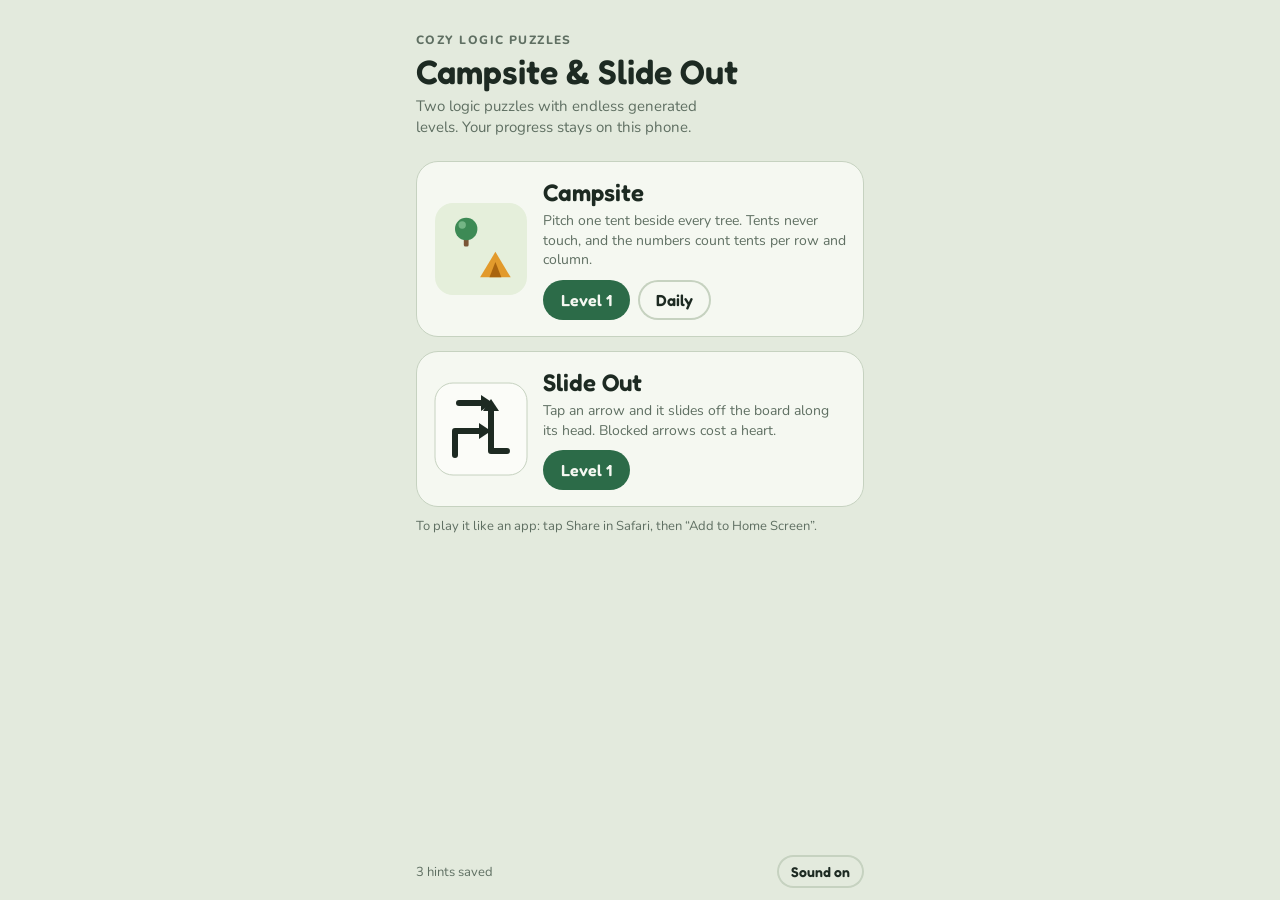
==== index.html @ 2e3ace78 "Campsite and Slide Out puzzle games as installable web apps Co-Authored-By: Claude Opus 5.5 <noreply" ====
<!doctype html>
<html lang="en">
<head>
<meta charset="utf-8">
<meta name="viewport" content="width=device-width,initial-scale=1,maximum-scale=1,user-scalable=no,viewport-fit=cover">
<title>Cozy Puzzles</title>
<meta name="description" content="Campsite and Slide Out: two cozy logic puzzles.">
<meta name="theme-color" content="#E3EADD" media="(prefers-color-scheme: light)">
<meta name="theme-color" content="#111915" media="(prefers-color-scheme: dark)">
<meta name="apple-mobile-web-app-capable" content="yes">
<meta name="mobile-web-app-capable" content="yes">
<meta name="apple-mobile-web-app-status-bar-style" content="default">
<meta name="apple-mobile-web-app-title" content="Puzzles">
<link rel="manifest" href="manifest.webmanifest">
<link rel="apple-touch-icon" href="./assets/icon-all-180.png">
<link rel="icon" type="image/png" href="./assets/icon-all-192.png">
<link rel="preconnect" href="https://fonts.googleapis.com">
<link rel="preconnect" href="https://fonts.gstatic.com" crossorigin>
<link rel="stylesheet" href="https://fonts.googleapis.com/css2?family=Fredoka:wght@500;600;700&family=Nunito:wght@500;700;800&display=swap">
<link rel="stylesheet" href="./assets/style.css">
</head>
<body data-app="all" data-sw="./sw.js">
<div id="app">
  <section id="home" class="screen">
    <div class="home-head">
      <span class="eyebrow">Cozy logic puzzles</span>
      <h1>Campsite &amp; Slide Out</h1>
      <p>Two logic puzzles with endless generated levels. Your progress stays on this phone.</p>
    </div>
    <div class="games">
      <article class="game-card" id="cardCamp">
        <svg viewBox="0 0 96 96" aria-hidden="true">
          <rect x="2" y="2" width="92" height="92" rx="18" fill="var(--grass-bg)"/>
          <g transform="translate(14 12) scale(1.6)"><rect x="10.5" y="15" width="3" height="6" rx="1" fill="var(--trunk)"/><circle cx="12" cy="10" r="7" fill="var(--tree)"/><circle cx="9.5" cy="7.5" r="2.3" fill="var(--tree-hi)"/></g>
          <g transform="translate(42 44) scale(1.7)"><path d="M12 4 21 19H3Z" fill="var(--tent)"/><path d="M12 10 15.5 19h-7Z" fill="var(--tent-dark)"/></g>
        </svg>
        <div>
          <h2>Campsite</h2>
          <p>Pitch one tent beside every tree. Tents never touch, and the numbers count tents per row and column.</p>
          <div class="row">
            <button class="btn" id="playCamp">Level 1</button>
            <button class="btn ghost" id="playDaily">Daily</button>
          </div>
        </div>
      </article>
      <article class="game-card" id="cardArrows">
        <svg viewBox="0 0 96 96" aria-hidden="true">
          <rect x="2" y="2" width="92" height="92" rx="18" fill="var(--cell)" stroke="var(--line)"/>
          <g fill="none" stroke="var(--ink)" stroke-width="6" stroke-linecap="round" stroke-linejoin="round">
            <path d="M22 74V50h24"/><path d="M74 70H58V30"/><path d="M26 22h22"/>
          </g>
          <g fill="var(--ink)"><path d="M46 42l12 8-12 8z"/><path d="M50 30l8-12 8 12z"/><path d="M48 14l12 8-12 8z"/></g>
        </svg>
        <div>
          <h2>Slide Out</h2>
          <p>Tap an arrow and it slides off the board along its head. Blocked arrows cost a heart.</p>
          <div class="row"><button class="btn" id="playArrows">Level 1</button></div>
        </div>
      </article>
    </div>
    <p class="tip" id="installTip" hidden>To play it like an app: tap Share in Safari, then “Add to Home Screen”.</p>
    <div class="home-foot">
      <span id="hintBank">3 hints saved</span>
      <button class="btn ghost" id="muteBtn" style="font-size:14px;padding:8px 14px">Sound on</button>
    </div>
  </section>

  <section id="camp" class="screen" hidden>
    <div class="bar">
      <button class="icon-btn" data-back aria-label="Back to menu"><svg viewBox="0 0 24 24" fill="none" stroke="currentColor" stroke-width="2.4" stroke-linecap="round" stroke-linejoin="round"><path d="M15 5l-7 7 7 7"/></svg></button>
      <div class="bar-title"><h2 id="campTitle">Level 1</h2><div class="sub" id="campSub">0:00</div></div>
    </div>
    <div class="stage" id="campStage"><div class="camp-board" id="campBoard"></div></div>
    <div class="controls">
      <button class="ctl" id="campUndo"><svg viewBox="0 0 24 24" fill="none" stroke="currentColor" stroke-width="2.2" stroke-linecap="round" stroke-linejoin="round"><path d="M9 14 4 9l5-5"/><path d="M4 9h10a6 6 0 0 1 0 12h-3"/></svg>Undo</button>
      <button class="ctl" id="campHint"><svg viewBox="0 0 24 24" fill="none" stroke="currentColor" stroke-width="2.2" stroke-linecap="round" stroke-linejoin="round"><path d="M9 18h6M10 21h4"/><path d="M12 3a6 6 0 0 0-3.5 10.9c.6.5 1 1.2 1 2.1h5c0-.9.4-1.6 1-2.1A6 6 0 0 0 12 3z"/></svg><span class="badge" data-hints>Hint · 3</span></button>
      <button class="ctl" id="campReset"><svg viewBox="0 0 24 24" fill="none" stroke="currentColor" stroke-width="2.2" stroke-linecap="round" stroke-linejoin="round"><path d="M3 12a9 9 0 1 0 3-6.7L3 8"/><path d="M3 3v5h5"/></svg>Restart</button>
    </div>
  </section>

  <section id="arrows" class="screen" hidden>
    <div class="bar">
      <button class="icon-btn" data-back aria-label="Back to menu"><svg viewBox="0 0 24 24" fill="none" stroke="currentColor" stroke-width="2.4" stroke-linecap="round" stroke-linejoin="round"><path d="M15 5l-7 7 7 7"/></svg></button>
      <div class="bar-title"><h2 id="arTitle">Level 1</h2><div class="sub" id="arSub">0 arrows left</div></div>
      <div class="hearts" id="arHearts"></div>
    </div>
    <div class="stage" id="arStage"><canvas id="arCanvas"></canvas></div>
    <div class="controls">
      <button class="ctl" id="arHint"><svg viewBox="0 0 24 24" fill="none" stroke="currentColor" stroke-width="2.2" stroke-linecap="round" stroke-linejoin="round"><path d="M9 18h6M10 21h4"/><path d="M12 3a6 6 0 0 0-3.5 10.9c.6.5 1 1.2 1 2.1h5c0-.9.4-1.6 1-2.1A6 6 0 0 0 12 3z"/></svg><span class="badge" data-hints>Hint · 3</span></button>
      <button class="ctl" id="arReset"><svg viewBox="0 0 24 24" fill="none" stroke="currentColor" stroke-width="2.2" stroke-linecap="round" stroke-linejoin="round"><path d="M3 12a9 9 0 1 0 3-6.7L3 8"/><path d="M3 3v5h5"/></svg>Restart</button>
    </div>
  </section>

  <div id="overlay" hidden><div class="sheet" id="sheet"></div></div>
</div>
<script src="./assets/game.js"></script>
</body>
</html>
---- assets/style.css ----
*,*::before,*::after{box-sizing:border-box}
html{padding-top:env(safe-area-inset-top,0px);padding-bottom:env(safe-area-inset-bottom,0px);color-scheme:light;-webkit-text-size-adjust:100%}
body{margin:0;font-size:14px;overscroll-behavior:none}
[hidden]{display:none!important}
.tip{margin:10px 0 0;font-size:13px;color:var(--muted);line-height:1.4}

/* Layout: one-screen phone app. Centred column (max 480px): top bar, board filling the middle, thumb controls underneath. */
:root{
  --bg:#E3EADD; --surface:#F5F8F1; --cell:#FBFCF8; --line:#C6D2C0; --ink:#1D2A22; --muted:#5F6F62;
  --accent:#2C6B48; --accent-ink:#F5F8F1; --tree:#3D8A55; --tree-hi:#74B585; --trunk:#7A5536;
  --tent:#E29A2C; --tent-dark:#A9640F; --grass:#79A963; --grass-bg:#E5EFDB; --danger:#C2453C; --gold:#D99A1E;
  --display:"Fredoka","Nunito",ui-rounded,system-ui,sans-serif; --body:"Nunito",ui-rounded,system-ui,sans-serif;
}
@media (prefers-color-scheme: dark){ :root:not([data-theme="light"]){
  --bg:#111915; --surface:#19241E; --cell:#1F2C25; --line:#2D3D34; --ink:#E5ECE3; --muted:#93A497;
  --accent:#6CC08C; --accent-ink:#0F1A14; --tree:#4FA36A; --tree-hi:#86CB98; --trunk:#9C7350;
  --tent:#F0B04A; --tent-dark:#B8741C; --grass:#6E9C5B; --grass-bg:#22332A; --danger:#EE6B60; --gold:#F0B94A;
  color-scheme:dark } }
:root[data-theme="dark"]{
  --bg:#111915; --surface:#19241E; --cell:#1F2C25; --line:#2D3D34; --ink:#E5ECE3; --muted:#93A497;
  --accent:#6CC08C; --accent-ink:#0F1A14; --tree:#4FA36A; --tree-hi:#86CB98; --trunk:#9C7350;
  --tent:#F0B04A; --tent-dark:#B8741C; --grass:#6E9C5B; --grass-bg:#22332A; --danger:#EE6B60; --gold:#F0B94A;
  color-scheme:dark }

html,body{height:100%}
body{background:var(--bg);color:var(--ink);font-family:var(--body);-webkit-tap-highlight-color:transparent;user-select:none;-webkit-user-select:none;overflow:hidden}
#app{height:100%;max-width:480px;margin:0 auto;padding-inline:16px;box-sizing:border-box;position:relative}
.screen{height:100%;display:flex;flex-direction:column;padding-block:12px;box-sizing:border-box}
h1,h2,h3{font-family:var(--display);font-weight:600;margin:0;text-wrap:balance}
button{font:inherit;color:inherit;cursor:pointer;border:0;background:none;touch-action:manipulation}
button:focus-visible{outline:3px solid var(--accent);outline-offset:2px}

/* Home */
.home-head{padding-block:20px 8px;display:grid;gap:6px}
.eyebrow{font-size:12px;letter-spacing:.12em;text-transform:uppercase;color:var(--muted);font-weight:800}
.home-head h1{font-size:34px;line-height:1.05}
.home-head p{margin:0;color:var(--muted);font-size:15px;line-height:1.45;max-width:36ch}
.games{display:grid;gap:14px;margin-top:14px;overflow:auto;min-height:0}
.game-card{background:var(--surface);border-radius:22px;padding:16px;display:grid;grid-template-columns:96px 1fr;gap:14px;align-items:center;border:1px solid var(--line)}
.game-card svg{width:96px;height:96px;display:block}
.game-card h2{font-size:24px}
.game-card p{margin:4px 0 10px;color:var(--muted);font-size:14px;line-height:1.4}
.row{display:flex;gap:8px;flex-wrap:wrap}
.btn{background:var(--accent);color:var(--accent-ink);font-family:var(--display);font-weight:600;font-size:16px;padding:10px 18px;border-radius:999px}
.btn.ghost{background:transparent;color:var(--ink);box-shadow:inset 0 0 0 2px var(--line)}
.home-foot{margin-top:auto;padding-top:14px;display:flex;justify-content:space-between;align-items:center;color:var(--muted);font-size:13px}

/* Game chrome */
.bar{display:flex;align-items:center;gap:10px;min-height:44px}
.icon-btn{width:44px;height:44px;border-radius:14px;display:grid;place-items:center;background:var(--surface);border:1px solid var(--line)}
.icon-btn svg{width:22px;height:22px}
.bar-title{flex:1;min-width:0}
.bar-title h2{font-size:22px;line-height:1.1}
.bar-title .sub{font-size:13px;color:var(--muted);font-variant-numeric:tabular-nums}
.stage{flex:1;min-height:0;position:relative;display:grid;place-items:center}
.controls{display:flex;justify-content:center;gap:10px;padding-top:8px}
.ctl{display:grid;justify-items:center;gap:2px;min-width:72px;padding:8px 10px;border-radius:16px;background:var(--surface);border:1px solid var(--line);font-size:12px;font-weight:800;color:var(--muted)}
.ctl svg{width:24px;height:24px;color:var(--ink)}
.ctl .badge{font-variant-numeric:tabular-nums}
.hearts{display:flex;gap:3px}
.hearts svg{width:22px;height:22px}

/* Campsite board */
.camp-board{display:grid;gap:3px;touch-action:none}
.camp-board > div{border-radius:7px;display:grid;place-items:center;position:relative}
.camp-board .c{background:var(--cell);box-shadow:inset 0 0 0 1px var(--line)}
.camp-board .c.grass{background:var(--grass-bg)}
.camp-board .c svg{width:82%;height:82%}
.camp-board .c.tree svg{width:90%;height:90%}
.camp-board .c.bad{box-shadow:inset 0 0 0 2.5px var(--danger)}
.camp-board .c.hinted{animation:pulse 1.2s ease-out 2}
.camp-board .clue{font-family:var(--display);font-weight:600;font-size:var(--fs,18px);color:var(--ink);font-variant-numeric:tabular-nums}
.camp-board .clue.done{color:var(--muted);opacity:.55}
.camp-board .clue.over{color:var(--danger)}
.camp-board.solved .c{transition:background .3s}
@keyframes pulse{0%{box-shadow:inset 0 0 0 4px var(--gold)}100%{box-shadow:inset 0 0 0 1px var(--line)}}

/* Slide Out canvas */
#arCanvas{position:absolute;inset:0;width:100%;height:100%;touch-action:none}

/* Overlay */
#overlay{position:fixed;inset:0;background:color-mix(in srgb,var(--bg) 70%,transparent);backdrop-filter:blur(6px);-webkit-backdrop-filter:blur(6px);display:grid;place-items:center;padding:24px;z-index:10}
.sheet{background:var(--surface);border:1px solid var(--line);border-radius:26px;padding:24px 22px;width:min(100%,360px);box-sizing:border-box;display:grid;gap:12px;text-align:center}
.sheet h3{font-size:26px}
.sheet p{margin:0;color:var(--muted);line-height:1.45}
.sheet .big{font-family:var(--display);font-size:56px;font-weight:700;color:var(--accent);font-variant-numeric:tabular-nums}
.sheet .stack{display:grid;gap:8px;margin-top:4px}
.ad-box{border:2px dashed var(--line);border-radius:16px;padding:18px;color:var(--muted);font-size:13px}
@media (prefers-reduced-motion: reduce){ .camp-board .c.hinted{animation:none;box-shadow:inset 0 0 0 4px var(--gold)} }
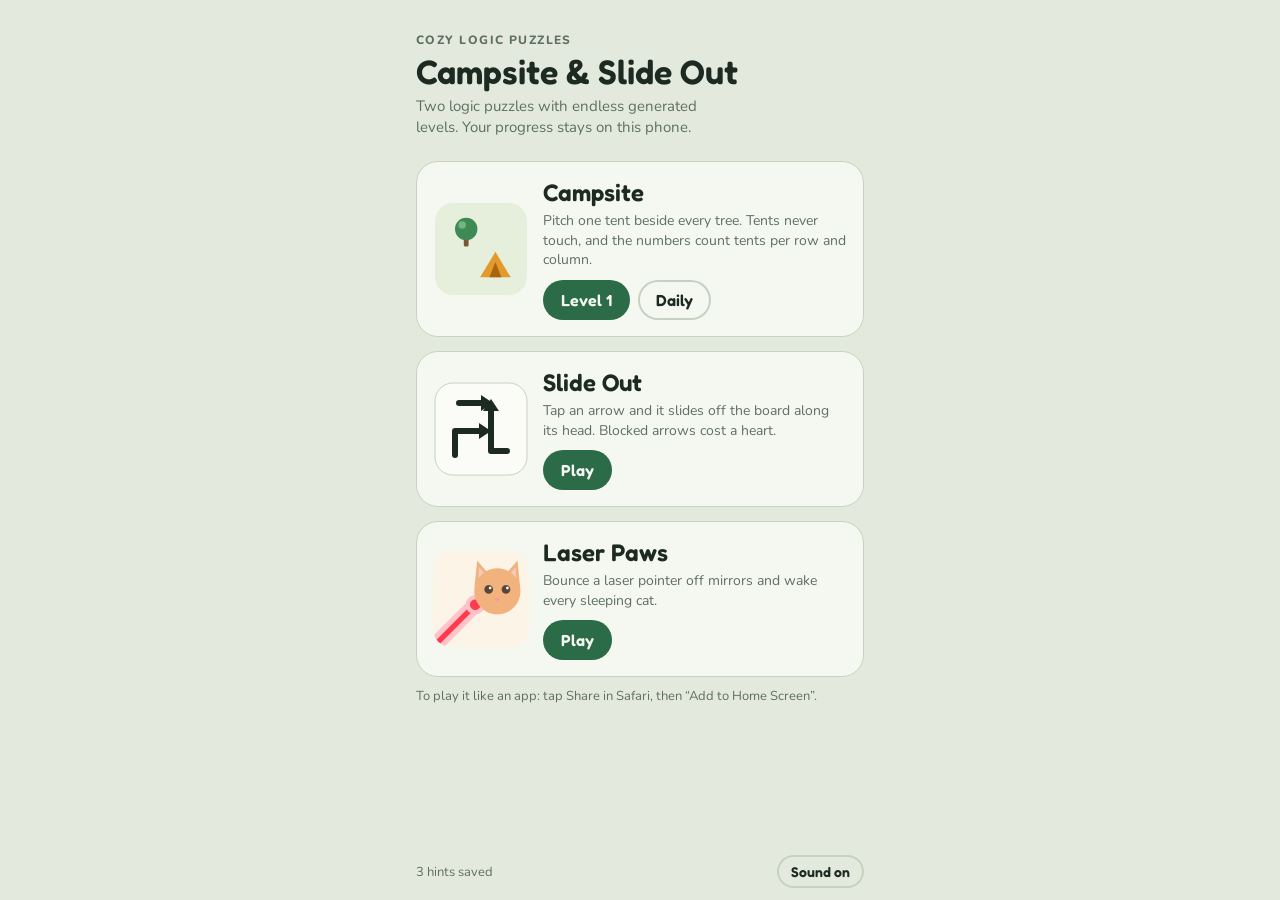
==== commit 3b713829: "Laser Paws: beam-and-mirror cat puzzle as a web app 300 generated levels with unique solutions, dail" ====
--- a/index.html
+++ b/index.html
@@ -57,6 +57,14 @@
           <div class="row"><button class="btn" id="playArrows">Level 1</button></div>
         </div>
       </article>
+      <article class="game-card" id="cardLaser">
+        <img src="assets/icon-laser-paws-192.png" alt="" width="96" height="96" style="border-radius:18px">
+        <div>
+          <h2>Laser Paws</h2>
+          <p>Bounce a laser pointer off mirrors and wake every sleeping cat.</p>
+          <div class="row"><a class="btn" href="laser-paws/" style="text-decoration:none">Play</a></div>
+        </div>
+      </article>
     </div>
     <p class="tip" id="installTip" hidden>To play it like an app: tap Share in Safari, then “Add to Home Screen”.</p>
     <div class="home-foot">
